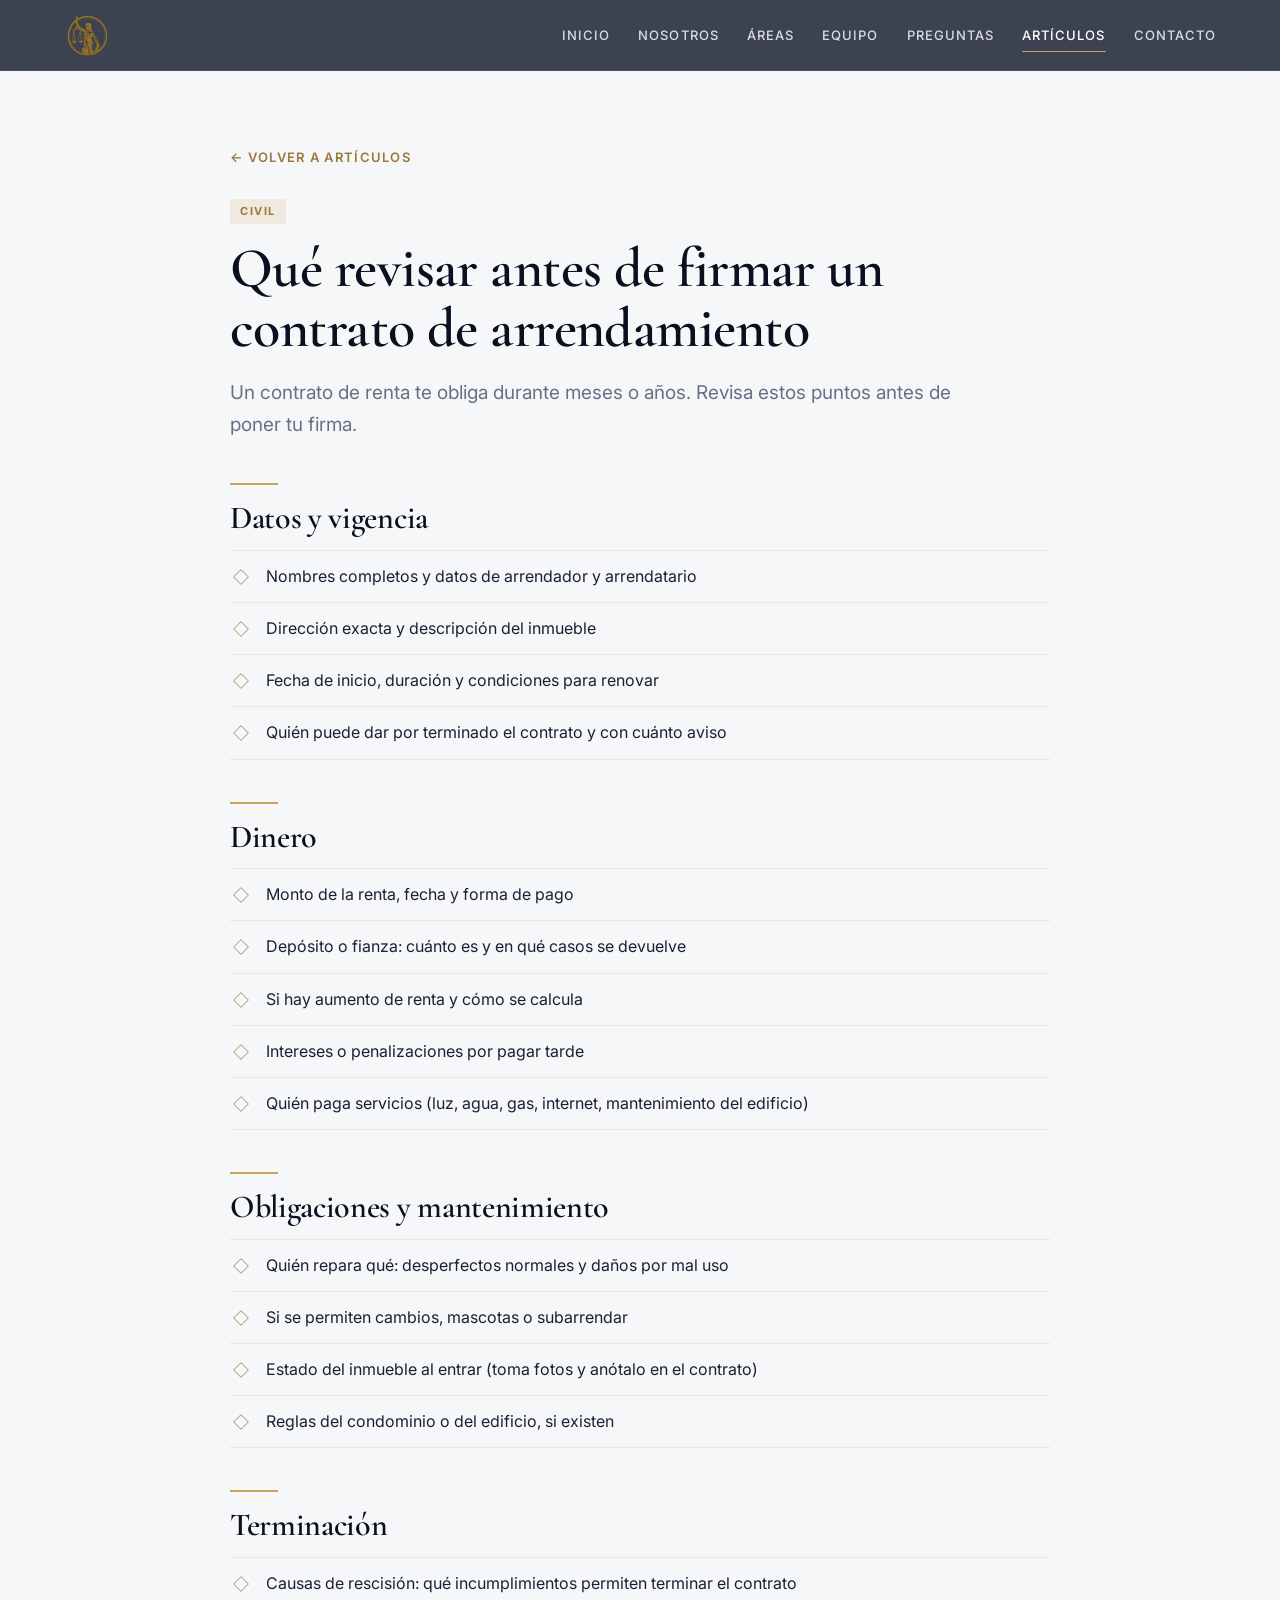
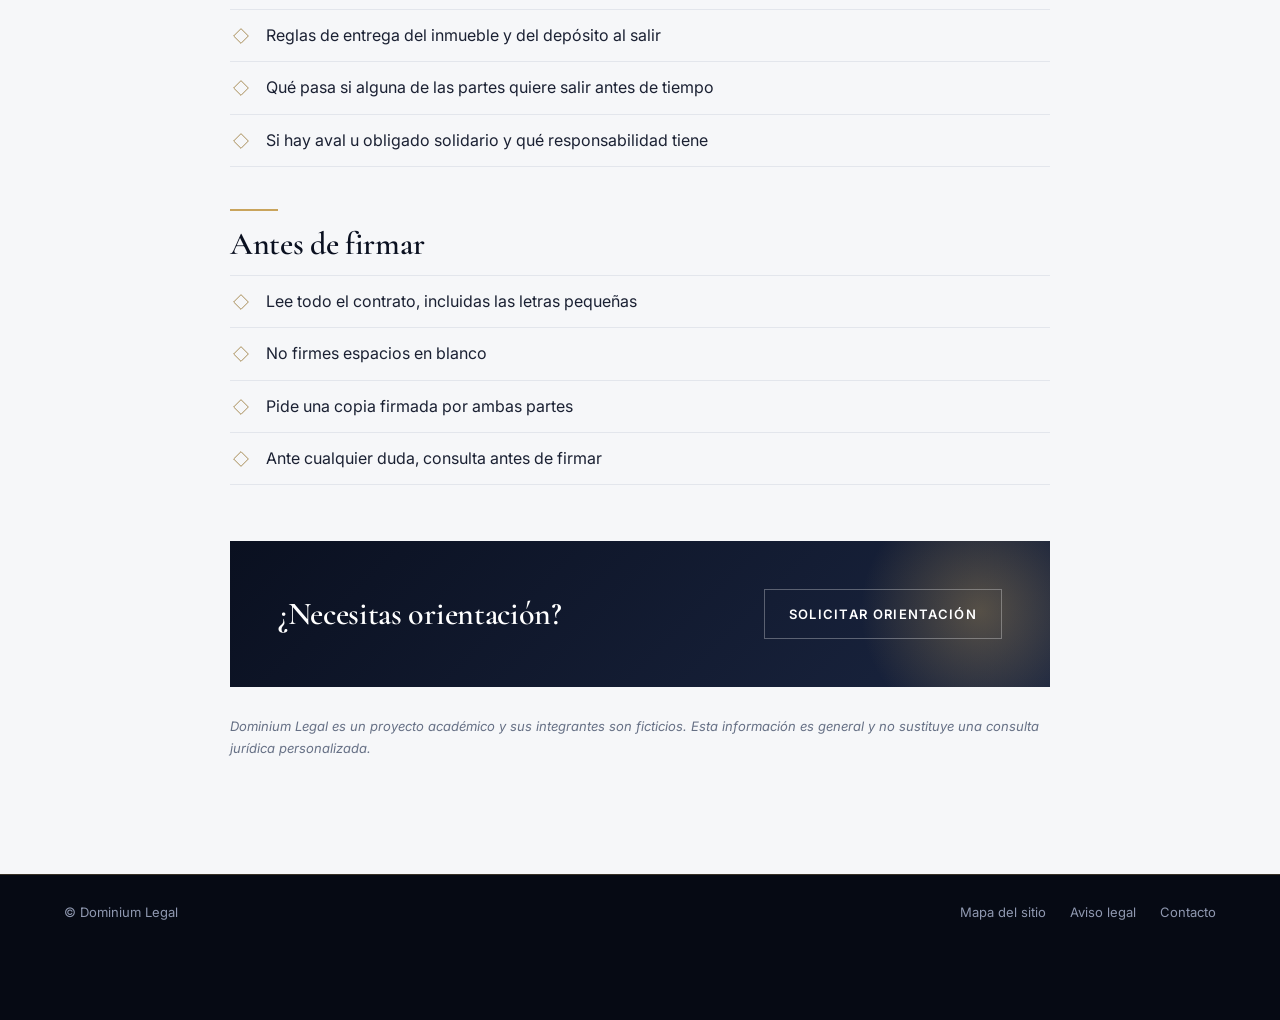
==== recursos/articulo-arrendamiento.html @ e3280d7f "Agregar páginas de artículos y guías Co-authored-by: Copilot <223556219+Copilot@users.noreply.github" ====
<!doctype html>
<html lang="es">
<head>
<meta charset="utf-8">
<meta name="viewport" content="width=device-width, initial-scale=1">
<meta name="theme-color" content="#0a1020">
<meta name="description" content="Un contrato de renta te obliga durante meses o años. Revisa estos puntos antes de poner tu firma.">
<title>Qué revisar antes de firmar un contrato de arrendamiento | Dominium Legal</title>
<link rel="preconnect" href="https://fonts.googleapis.com">
<link rel="preconnect" href="https://fonts.gstatic.com" crossorigin>
<link href="https://fonts.googleapis.com/css2?family=Cormorant+Garamond:ital,wght@0,500;0,600;1,500&family=Inter:wght@400;500;600;700&display=swap" rel="stylesheet">
<link rel="stylesheet" href="../site.css?v=20261118">
<link rel="stylesheet" href="articulo.css">
</head>
<body>
<header class="top">
  <a class="logo" href="../index.html" aria-label="Inicio">
    <img class="logo-image" src="../Logotipo.jpg" alt="Logo de Dominium Legal">
  </a>
  <nav class="menu" aria-label="Navegación principal">
    <a href="../index.html#inicio">Inicio</a><a href="../index.html#despacho">Nosotros</a><a href="../index.html#areas">Áreas</a><a href="../index.html#equipo">Equipo</a><a href="../index.html#preguntas">Preguntas</a><a href="../index.html#articulos" class="active">Artículos</a><a href="../index.html#contacto">Contacto</a>
  </nav>
</header>

<main>
  <section class="bloque art">
    <div class="art-wrap">
      <a class="volver" href="../index.html#articulos">&larr; Volver a artículos</a><br>
      <span class="tag">Civil</span>
      <h1>Qué revisar antes de firmar un contrato de arrendamiento</h1>
      <p class="lead">Un contrato de renta te obliga durante meses o años. Revisa estos puntos antes de poner tu firma.</p>
      <h2>Datos y vigencia</h2><ul class="check"><li>Nombres completos y datos de arrendador y arrendatario</li><li>Dirección exacta y descripción del inmueble</li><li>Fecha de inicio, duración y condiciones para renovar</li><li>Quién puede dar por terminado el contrato y con cuánto aviso</li></ul><h2>Dinero</h2><ul class="check"><li>Monto de la renta, fecha y forma de pago</li><li>Depósito o fianza: cuánto es y en qué casos se devuelve</li><li>Si hay aumento de renta y cómo se calcula</li><li>Intereses o penalizaciones por pagar tarde</li><li>Quién paga servicios (luz, agua, gas, internet, mantenimiento del edificio)</li></ul><h2>Obligaciones y mantenimiento</h2><ul class="check"><li>Quién repara qué: desperfectos normales y daños por mal uso</li><li>Si se permiten cambios, mascotas o subarrendar</li><li>Estado del inmueble al entrar (toma fotos y anótalo en el contrato)</li><li>Reglas del condominio o del edificio, si existen</li></ul><h2>Terminación</h2><ul class="check"><li>Causas de rescisión: qué incumplimientos permiten terminar el contrato</li><li>Reglas de entrega del inmueble y del depósito al salir</li><li>Qué pasa si alguna de las partes quiere salir antes de tiempo</li><li>Si hay aval u obligado solidario y qué responsabilidad tiene</li></ul><h2>Antes de firmar</h2><ul class="check"><li>Lee todo el contrato, incluidas las letras pequeñas</li><li>No firmes espacios en blanco</li><li>Pide una copia firmada por ambas partes</li><li>Ante cualquier duda, consulta antes de firmar</li></ul>
      <div class="recursos">
        <h2>¿Necesitas orientación?</h2>
        <a href="../index.html#contacto">Solicitar orientación</a>
      </div>
      <p class="aviso">Dominium Legal es un proyecto académico y sus integrantes son ficticios. Esta información es general y no sustituye una consulta jurídica personalizada.</p>
    </div>
  </section>
</main>

<footer class="pie">
  <span>&copy; Dominium Legal</span>
  <nav aria-label="Pie de página"><a href="../index.html#inicio">Mapa del sitio</a><a href="../index.html#aviso">Aviso legal</a><a href="../index.html#contacto">Contacto</a></nav>
</footer>
</body>
</html>
---- site.css ----
/* ===== Base ===== */
:root{
  --navy:#0a1020;--navy-2:#111a30;--navy-3:#1a2540;
  --ink:#1b2133;--gray:#667085;--line:#e3e6ec;
  --bg:#f6f7f9;--white:#fff;--sand:#efece6;
  --gold:#c9a45c;--gold-l:#e2c88a;--gold-d:#9a7a3a;
  --wrap:1180px;--ease:cubic-bezier(.22,.61,.36,1);
  --serif:"Cormorant Garamond",Georgia,"Times New Roman",serif;
  --sans:"Inter","Segoe UI",Arial,sans-serif;
}
*,*::before,*::after{box-sizing:border-box}
html{scroll-behavior:smooth;scroll-padding-top:84px}
body{margin:0;background:var(--bg);color:var(--ink);font:16px/1.7 var(--sans);-webkit-font-smoothing:antialiased}
main{width:auto;margin:0}
img{max-width:100%}
h1,h2,h3{font-family:var(--serif);font-weight:600;color:var(--navy);margin:0;letter-spacing:-.01em}
a{color:inherit}
::selection{background:var(--gold);color:var(--navy)}

/* ===== Header ===== */
.top{position:sticky;top:0;z-index:40;display:flex;align-items:center;justify-content:space-between;gap:24px;padding:12px max(5vw,calc((100vw - var(--wrap))/2));background:rgba(10,16,32,.78);backdrop-filter:blur(14px) saturate(1.4);-webkit-backdrop-filter:blur(14px) saturate(1.4);border-bottom:1px solid rgba(255,255,255,.08);transition:padding .3s var(--ease),background .3s}
.top.scrolled{padding-top:8px;padding-bottom:8px;background:rgba(10,16,32,.94)}
.logo{display:flex;align-items:center;text-decoration:none}
.logo-image{display:block;height:46px;width:auto;max-width:200px;object-fit:contain;transition:height .3s var(--ease)}
.top.scrolled .logo-image{height:38px}
.menu{display:flex;align-items:center;gap:clamp(14px,2.2vw,32px)}
.menu a{position:relative;font-size:13px;font-weight:500;letter-spacing:.08em;text-transform:uppercase;text-decoration:none;color:#d7dbe6;transition:color .25s}
.menu a::after{content:"";position:absolute;left:0;bottom:-6px;width:100%;height:1px;background:var(--gold);transform:scaleX(0);transform-origin:left;transition:transform .35s var(--ease)}
.menu a:hover,.menu a.active{color:#fff}
.menu a:hover::after,.menu a.active::after{transform:scaleX(1)}
.menu-chat{min-height:40px;padding:0 20px;border:1px solid var(--gold);background:transparent;color:var(--gold-l);font:600 12px/1 var(--sans);letter-spacing:.1em;text-transform:uppercase;cursor:pointer;transition:background .25s,color .25s}
.menu-chat:hover{background:var(--gold);color:var(--navy)}

/* ===== Hero ===== */
.hero{position:relative;overflow:hidden;display:grid;grid-template-columns:1.2fr .8fr;align-items:center;gap:clamp(24px,5vw,72px);min-height:calc(100vh - 70px);min-height:calc(100svh - 70px);padding:clamp(56px,8vw,110px) max(5vw,calc((100vw - var(--wrap))/2));background:
  radial-gradient(900px 500px at 85% 20%,rgba(201,164,92,.18),transparent 60%),
  radial-gradient(700px 500px at 0% 100%,rgba(60,90,160,.25),transparent 60%),
  linear-gradient(160deg,var(--navy) 0%,var(--navy-2) 100%);color:#fff;isolation:isolate}
.hero::before{content:"";position:absolute;inset:0;z-index:-1;background-image:linear-gradient(rgba(255,255,255,.04) 1px,transparent 1px),linear-gradient(90deg,rgba(255,255,255,.04) 1px,transparent 1px);background-size:64px 64px;-webkit-mask-image:radial-gradient(ellipse at 60% 40%,#000 20%,transparent 75%);mask-image:radial-gradient(ellipse at 60% 40%,#000 20%,transparent 75%)}
.hero-main{display:flex;flex-direction:column;align-items:flex-start}
.welcome{display:inline-flex;align-items:center;gap:12px;margin:0 0 26px;color:var(--gold-l);font-size:12px;font-weight:600;letter-spacing:.2em;text-transform:uppercase}
.welcome::before{content:"";width:40px;height:1px;background:var(--gold)}
.hero h1{color:#fff;font-size:clamp(44px,7vw,92px);line-height:1;font-weight:500;letter-spacing:-.025em}
.hero h1 span{display:block;opacity:0;transform:translateY(24px);animation:up .9s var(--ease) forwards}
.hero h1 span+span{animation-delay:.18s;color:var(--gold-l);font-style:italic}
.lema{margin:28px 0 0;max-width:460px;color:#b9c0d2;font-size:18px;opacity:0;animation:up .9s .4s var(--ease) forwards}
.actions{display:flex;flex-wrap:wrap;gap:14px;margin-top:40px;opacity:0;animation:up .9s .55s var(--ease) forwards}
.btn{min-height:52px;padding:0 28px;display:inline-flex;align-items:center;justify-content:center;font:600 13px/1 var(--sans);letter-spacing:.1em;text-transform:uppercase;text-decoration:none;cursor:pointer;border:1px solid transparent;transition:background .25s,color .25s,border-color .25s,transform .25s var(--ease),box-shadow .25s}
.btn:hover{transform:translateY(-2px)}
.btn-gold{background:linear-gradient(135deg,var(--gold-l),var(--gold));color:var(--navy);box-shadow:0 10px 30px rgba(201,164,92,.28)}
.btn-gold:hover{box-shadow:0 14px 36px rgba(201,164,92,.42)}
.btn-ghost{background:transparent;color:#fff;border-color:rgba(255,255,255,.3)}
.btn-ghost:hover{border-color:var(--gold);color:var(--gold-l)}
.hero-art{position:relative;aspect-ratio:4/5;max-height:520px;width:100%;justify-self:center;display:grid;place-items:center;align-content:center;gap:18px;padding:32px;text-align:center;color:#8f98b0;font-size:12px;letter-spacing:.08em;text-transform:uppercase;background:linear-gradient(160deg,rgba(255,255,255,.08),rgba(255,255,255,.02));border:1px solid rgba(255,255,255,.12);border-radius:4px;backdrop-filter:blur(4px)}
.hero-art::before{content:"";position:absolute;inset:14px;border:1px solid rgba(201,164,92,.35);pointer-events:none}
.hero-art::after{content:"";position:absolute;left:-1px;top:24px;width:3px;height:64px;background:var(--gold)}
.hero-art svg{width:min(200px,62%);stroke:var(--gold);stroke-width:2;stroke-linecap:round;stroke-linejoin:round;filter:drop-shadow(0 0 18px rgba(201,164,92,.35))}
.hero-art path{stroke-dasharray:1;stroke-dashoffset:1;animation:draw 2.4s .3s var(--ease) forwards}

/* ===== Secciones ===== */
.bloque{padding:clamp(64px,9vw,120px) max(5vw,calc((100vw - var(--wrap))/2))}
.bloque h2{position:relative;font-size:clamp(32px,4.4vw,52px);line-height:1.08;margin-bottom:40px;padding-top:22px}
.bloque h2::before{content:"";position:absolute;top:0;left:0;width:48px;height:2px;background:var(--gold)}
.beige{background:var(--sand)}
.oscuro{background:linear-gradient(160deg,var(--navy),var(--navy-2));color:#c4cadb}
.oscuro h2{color:#fff}
.intro{max-width:580px;margin:-16px 0 44px;color:var(--gray);font-size:17px}

/* Presentación */
.presenta{display:grid;grid-template-columns:.8fr 1.2fr;gap:clamp(24px,5vw,72px);align-items:start}
.presenta h2{margin:0}
.presenta p{margin:0 0 16px;max-width:62ch;font-size:18px;color:#3d4458}
.presenta p:first-child::first-line{color:var(--navy);font-weight:500}
.despacho-galeria{display:grid;grid-template-columns:repeat(2,minmax(0,1fr));gap:24px;margin-top:48px}
.despacho-galeria figure{margin:0;aspect-ratio:16/10;overflow:hidden;border:1px solid var(--line);background:var(--navy)}
.despacho-galeria img{display:block;width:100%;height:100%;object-fit:cover;transition:transform .8s var(--ease),filter .5s}
.despacho-galeria figure:hover img{transform:scale(1.035);filter:brightness(.92)}

/* Misión, visión y valores */
.principios{display:grid;grid-template-columns:repeat(3,1fr);gap:24px}
.principio{position:relative;min-height:300px;background:var(--white);border:1px solid var(--line);border-top:4px solid var(--gold);padding:42px 34px 38px;text-align:center;box-shadow:0 14px 38px rgba(10,16,32,.06);transition:transform .4s var(--ease),box-shadow .4s var(--ease),border-color .4s}
.principio::before{content:"";position:absolute;left:50%;bottom:0;width:64px;height:3px;background:var(--gold);transform:translateX(-50%);transition:width .4s var(--ease)}
.principio:hover{transform:translateY(-8px);box-shadow:0 24px 52px rgba(10,16,32,.12);border-color:rgba(201,164,92,.5)}
.principio:hover::before{width:112px}
.principio h3{color:var(--navy);font-size:34px;margin:18px 0 14px}
.principio p{margin:0;color:var(--gray);font-size:16px}
.principio-icono{display:grid;place-items:center;width:72px;height:72px;margin:0 auto;border:1px solid rgba(201,164,92,.5);border-radius:50%;background:rgba(201,164,92,.1)}
.principio-icono svg{width:40px;height:40px;fill:none;stroke:var(--gold-d);stroke-width:1.8;stroke-linecap:round;stroke-linejoin:round}
.principio ul{margin:18px 0 0;padding:0;list-style:none;display:grid;grid-template-columns:1fr 1fr;gap:10px 14px;text-align:left}
.principio li{position:relative;padding:8px 8px 8px 19px;border-bottom:1px solid var(--line);color:var(--ink);font-size:14px}
.principio li::before{content:"";position:absolute;left:2px;top:50%;width:7px;height:7px;border:1px solid var(--gold-d);transform:translateY(-50%) rotate(45deg)}

/* Áreas */
.areas{display:grid;grid-template-columns:repeat(3,1fr);gap:24px;counter-reset:area}
.area{position:relative;counter-increment:area;background:var(--white);border:1px solid var(--line);padding:36px 30px 30px;overflow:hidden;transition:transform .4s var(--ease),box-shadow .4s var(--ease),border-color .4s}
.area::before{content:counter(area,decimal-leading-zero);position:absolute;top:12px;right:22px;font:600 64px/1 var(--serif);color:rgba(201,164,92,.22)}
.area::after{content:"";position:absolute;left:0;top:0;height:3px;width:100%;background:linear-gradient(90deg,var(--gold),var(--gold-l));transform:scaleX(.22);transform-origin:left;transition:transform .5s var(--ease)}
.area:hover{transform:translateY(-6px);box-shadow:0 24px 50px rgba(10,16,32,.12);border-color:transparent}
.area:hover::after{transform:scaleX(1)}
.area h3{font-size:28px;max-width:80%}
.area p{margin:10px 0 22px;color:var(--gray);font-size:15px}
.area ul{margin:0;padding:0;list-style:none}
.area li{position:relative;padding:11px 0 11px 22px;border-top:1px solid var(--line);font-size:15px;transition:padding .3s var(--ease),color .3s}
.area li::before{content:"";position:absolute;left:0;top:50%;width:7px;height:7px;border:1.5px solid var(--gold);transform:translateY(-50%) rotate(45deg);transition:background .3s}
.area li:hover{padding-left:28px;color:var(--navy)}
.area li:hover::before{background:var(--gold)}

/* Equipo */
.equipo{display:grid;grid-template-columns:repeat(4,1fr);gap:32px}
.persona{background:var(--white);border:1px solid var(--line);padding:14px 14px 26px;transition:transform .4s var(--ease),box-shadow .4s var(--ease)}
.persona:hover{transform:translateY(-6px);box-shadow:0 24px 50px rgba(10,16,32,.12)}
.foto{aspect-ratio:4/5;background:linear-gradient(160deg,var(--navy-3),var(--navy));display:grid;place-items:end center;overflow:hidden;position:relative}
.foto::after{content:"";position:absolute;inset:0;background:linear-gradient(180deg,transparent 60%,rgba(201,164,92,.18))}
.foto svg{width:74%;fill:rgba(255,255,255,.14);stroke:none}
.foto img{width:100%;height:100%;object-fit:cover;filter:grayscale(.25);transition:filter .5s,transform .8s var(--ease)}
.persona:hover .foto img{filter:none;transform:scale(1.04)}
.persona h3{margin:22px 12px 0;font-size:26px}
.cargo{margin:2px 12px 14px;color:var(--gold-d);font-size:12px;font-weight:600;letter-spacing:.14em;text-transform:uppercase}
.persona dl{margin:0 12px;display:grid;grid-template-columns:auto 1fr;gap:6px 16px;font-size:14px;border-top:1px solid var(--line);padding-top:14px}
.persona dt{color:var(--gray)}
.persona dd{margin:0;color:var(--ink)}

/* FAQ */
.faq{max-width:860px;display:grid;gap:12px}
.faq details{background:var(--white);border:1px solid var(--line);transition:border-color .3s,box-shadow .3s}
.faq details[open]{border-color:var(--gold);box-shadow:0 14px 34px rgba(10,16,32,.08)}
.faq summary{list-style:none;cursor:pointer;display:flex;justify-content:space-between;align-items:center;gap:20px;padding:22px 26px;font:600 22px/1.3 var(--serif);color:var(--navy)}
.faq summary::-webkit-details-marker{display:none}
.faq summary::after{content:"+";flex:none;width:32px;height:32px;display:grid;place-items:center;border:1px solid var(--gold);border-radius:50%;color:var(--gold-d);font:300 22px/1 var(--sans);transition:transform .3s var(--ease),background .3s,color .3s}
.faq details[open] summary::after{transform:rotate(45deg);background:var(--gold);color:var(--navy)}
.faq details p{margin:0;padding:0 70px 24px 26px;color:var(--gray);animation:fade .45s var(--ease)}
.faq summary:focus-visible{outline:2px solid var(--gold);outline-offset:-2px}

/* Artículos */
.cabecera{display:flex;justify-content:space-between;align-items:end;gap:24px;flex-wrap:wrap;margin-bottom:12px}
.cabecera h2{margin-bottom:28px}
.cabecera p{margin:0 0 32px;color:var(--gray)}
.posts{display:grid;gap:16px}
.post{display:grid;grid-template-columns:180px 1fr;gap:28px;align-items:center;padding:18px;background:var(--white);border:1px solid var(--line);transition:transform .35s var(--ease),box-shadow .35s var(--ease),border-color .35s}
.post:hover{transform:translateX(6px);box-shadow:0 18px 40px rgba(10,16,32,.1);border-color:var(--gold)}
.mini{aspect-ratio:4/3;overflow:hidden;position:relative;background:linear-gradient(135deg,var(--navy-3),var(--navy))}
.mini::after{content:"";position:absolute;inset:0;background:radial-gradient(circle at 80% 20%,rgba(201,164,92,.4),transparent 55%);transition:transform .6s var(--ease)}
.post:hover .mini::after{transform:scale(1.3)}
.tag{display:inline-block;padding:3px 10px;background:rgba(201,164,92,.16);color:var(--gold-d);font-size:11px;font-weight:700;letter-spacing:.14em;text-transform:uppercase}
.post h3{font-size:26px;line-height:1.2;margin:10px 0 8px}
.post h3 a{text-decoration:none;transition:color .25s}
.post h3 a:hover{color:var(--gold-d)}
.post p{margin:0;color:var(--gray);font-size:15px}
.post p a{color:var(--gold-d);font-weight:600;text-decoration:none;white-space:nowrap}
.post p a:hover{text-decoration:underline}

/* Recursos */
#recursos{padding-top:0}
.recursos{position:relative;display:flex;flex-wrap:wrap;align-items:center;gap:16px 12px;padding:clamp(28px,4vw,48px);background:linear-gradient(135deg,var(--navy),var(--navy-3));color:#fff;overflow:hidden}
.recursos::before{content:"";position:absolute;right:-60px;top:-60px;width:260px;height:260px;border-radius:50%;background:radial-gradient(circle,rgba(201,164,92,.35),transparent 65%)}
.recursos h2{position:relative;margin:0 auto 0 0;padding:0;font-size:clamp(28px,3.4vw,40px);color:#fff}
.recursos h2::before{display:none}
.recursos a{position:relative;padding:13px 24px;border:1px solid rgba(255,255,255,.3);color:#fff;text-decoration:none;font-size:13px;font-weight:600;letter-spacing:.1em;text-transform:uppercase;transition:background .25s,color .25s,border-color .25s,transform .25s var(--ease)}
.recursos a:hover{background:var(--gold);border-color:var(--gold);color:var(--navy);transform:translateY(-2px)}

/* Contacto */
.contact-grid{display:grid;grid-template-columns:.9fr 1.1fr;gap:clamp(24px,4vw,56px);align-items:start}
.contacto{margin:0;display:grid;gap:26px}
.contacto div{border-top:1px solid rgba(201,164,92,.5);padding-top:16px}
.contacto dt{color:var(--gold-l);font-size:12px;font-weight:600;letter-spacing:.16em;text-transform:uppercase}
.contacto dd{margin:6px 0 0;font:500 22px/1.3 var(--serif);color:#fff}
.contact-form{display:grid;gap:18px;background:rgba(255,255,255,.05);border:1px solid rgba(255,255,255,.12);padding:clamp(22px,3vw,36px);backdrop-filter:blur(6px)}
.contact-row{display:grid;grid-template-columns:repeat(2,minmax(0,1fr));gap:16px}
.contact-form label{display:grid;gap:8px;color:#e8ebf3;font-size:13px}
.contact-form span{font-weight:600;letter-spacing:.06em;text-transform:uppercase;font-size:11px;color:var(--gold-l)}
.contact-form input,.contact-form select,.contact-form textarea{width:100%;border:1px solid rgba(255,255,255,.16);background:rgba(10,16,32,.5);color:#fff;border-radius:0;padding:13px 14px;font:inherit;font-size:15px;resize:vertical;transition:border-color .25s,background .25s}
.contact-form select option{color:#111}
.contact-form input::placeholder,.contact-form textarea::placeholder{color:#7f89a3}
.contact-form input:focus,.contact-form select:focus,.contact-form textarea:focus{outline:none;border-color:var(--gold);background:rgba(10,16,32,.8);box-shadow:0 0 0 3px rgba(201,164,92,.2)}
.contact-submit{justify-self:start;min-width:200px;border:0}

/* Pie */
.pie{display:flex;justify-content:space-between;gap:16px;flex-wrap:wrap;padding:26px max(5vw,calc((100vw - var(--wrap))/2)) 96px;background:#060a14;color:#8f98b0;font-size:13px;border-top:1px solid rgba(201,164,92,.25)}
.pie nav{display:flex;gap:24px;flex-wrap:wrap}
.pie a{text-decoration:none;transition:color .25s}
.pie a:hover{color:var(--gold-l)}

/* ===== Chat ===== */
.legal-launch{position:fixed;right:24px;bottom:24px;z-index:50;display:inline-flex;align-items:center;justify-content:center;gap:10px;height:54px;padding:0 24px;border:1px solid var(--gold);border-radius:999px;background:var(--navy);color:var(--gold-l);box-shadow:0 18px 40px rgba(10,16,32,.35);cursor:pointer;font:600 13px/1 var(--sans);letter-spacing:.06em;transition:background .25s,color .25s,transform .25s var(--ease)}
.legal-launch::before{content:"";width:8px;height:8px;border-radius:50%;background:var(--gold);box-shadow:0 0 0 0 rgba(201,164,92,.6);animation:pulse 2.2s infinite}
.legal-launch:hover{background:var(--gold);color:var(--navy);transform:translateY(-2px)}
.legal-chat{position:fixed;right:24px;bottom:90px;z-index:45;width:min(390px,calc(100vw - 24px));max-height:72vh;background:#fff;border:1px solid var(--line);border-radius:14px;box-shadow:0 30px 70px rgba(10,16,32,.3);overflow:hidden;display:flex;flex-direction:column;animation:pop .35s var(--ease)}
.legal-chat[hidden]{display:none}
.legal-chat header{display:flex;align-items:center;justify-content:space-between;gap:12px;padding:16px 20px;background:linear-gradient(135deg,var(--navy),var(--navy-3));color:#fff;border-bottom:2px solid var(--gold)}
.legal-chat header strong{font:600 20px/1 var(--serif)}
.legal-close{width:32px;height:32px;border-radius:50%;border:1px solid rgba(255,255,255,.3);background:transparent;color:#fff;font-size:20px;line-height:1;cursor:pointer;transition:background .2s,color .2s}
.legal-close:hover{background:var(--gold);color:var(--navy);border-color:var(--gold)}
.legal-notice{margin:0;padding:12px 18px;font-size:12px;line-height:1.5;color:var(--gray);background:#f6f4ef;border-bottom:1px solid var(--line)}
.legal-log{display:flex;flex-direction:column;gap:10px;padding:16px;min-height:120px;overflow:auto;background:#fbfbfc}
.legal-message{display:grid;gap:4px;padding:10px 14px;border-radius:12px;max-width:86%;line-height:1.45}
.legal-message strong{font-size:11px;letter-spacing:.08em;text-transform:uppercase;color:var(--gold-d)}
.legal-message p{margin:0;font-size:14px;color:var(--ink)}
.legal-message.bot{background:#eef0f4;border-bottom-left-radius:3px;align-self:flex-start}
.legal-message.user{background:var(--navy);align-self:flex-end;border-bottom-right-radius:3px}
.legal-message.user strong{color:var(--gold-l)}
.legal-message.user p{color:#fff}
.legal-options{display:flex;flex-wrap:wrap;gap:8px;padding:12px 16px 0}
.legal-options button{padding:7px 12px;border:1px solid var(--line);border-radius:999px;background:#fff;color:var(--ink);cursor:pointer;font:inherit;font-size:12px;transition:border-color .2s,background .2s,color .2s}
.legal-options button:hover{border-color:var(--gold);background:var(--gold);color:var(--navy)}
.legal-form{display:flex;gap:8px;padding:14px 16px 12px}
.legal-form input{flex:1;min-width:0;min-height:44px;padding:0 14px;border:1px solid var(--line);border-radius:8px;font:inherit;font-size:14px}
.legal-form input:focus{outline:none;border-color:var(--gold);box-shadow:0 0 0 3px rgba(201,164,92,.2)}
.legal-form button{min-height:44px;padding:0 18px;border:none;border-radius:8px;background:var(--navy);color:var(--gold-l);font:600 13px var(--sans);cursor:pointer;transition:background .2s,color .2s}
.legal-form button:hover{background:var(--gold);color:var(--navy)}
.legal-contact{display:block;margin:0 16px 12px;padding:11px 12px;border-radius:8px;background:#128c4a;color:#fff;text-align:center;text-decoration:none;font-size:14px;font-weight:600;transition:background .2s}
.legal-contact:hover{background:#0e7a3f}
#legal-footer{padding:0 16px 16px;font-size:12px;color:var(--gray)}

/* ===== Animaciones ===== */
.js .reveal{opacity:0;transform:translateY(22px);transition:opacity .8s var(--ease),transform .8s var(--ease)}
.js .reveal.in{opacity:1;transform:none}
.js .areas .reveal:nth-child(2),.js .equipo .reveal:nth-child(2){transition-delay:.12s}
.js .areas .reveal:nth-child(3),.js .equipo .reveal:nth-child(3){transition-delay:.24s}
@keyframes up{to{opacity:1;transform:none}}
@keyframes draw{to{stroke-dashoffset:0}}
@keyframes fade{from{opacity:0;transform:translateY(-6px)}}
@keyframes pop{from{opacity:0;transform:translateY(14px) scale(.98)}}
@keyframes pulse{70%{box-shadow:0 0 0 10px rgba(201,164,92,0)}100%{box-shadow:0 0 0 0 rgba(201,164,92,0)}}

/* ===== Responsive ===== */
@media (max-width:980px){
  .areas,.principios{grid-template-columns:1fr 1fr}
}
@media (max-width:1100px){
  .equipo{grid-template-columns:1fr 1fr}
}
@media (max-width:860px){
  .menu a{display:none}
  .hero{grid-template-columns:1fr;min-height:auto}
  .hero-art{aspect-ratio:16/10;max-height:280px}
  .presenta,.contact-grid,.contact-row{grid-template-columns:1fr}
  .post{grid-template-columns:110px 1fr;gap:16px;padding:14px}
  .post h3{font-size:21px}
}
@media (max-width:620px){
  .areas,.equipo,.principios,.despacho-galeria{grid-template-columns:1fr}
  .logo-image{height:38px}
  .faq summary{font-size:19px;padding:18px}
  .faq details p{padding:0 18px 20px}
  .legal-launch{right:14px;bottom:14px}
  .legal-chat{right:12px;bottom:80px}
}
@media (prefers-reduced-motion:reduce){
  html{scroll-behavior:auto}
  .hero h1 span,.lema,.actions{opacity:1;transform:none;animation:none}
  .hero-art path{animation:none;stroke-dashoffset:0}
  .legal-launch::before{animation:none}
  .js .reveal{opacity:1;transform:none;transition:none}
  .area,.persona,.post,.btn,.faq details p,.legal-chat{transition:none;animation:none}
}
---- recursos/articulo.css ----
/* Estilos extra para las páginas de artículos (usa site.css como base) */
.art{padding-top:clamp(40px,6vw,72px)}
.art-wrap{max-width:820px;margin:0 auto}
.volver{display:inline-block;margin-bottom:28px;color:var(--gold-d);font-size:13px;font-weight:600;letter-spacing:.1em;text-transform:uppercase;text-decoration:none}
.volver:hover{text-decoration:underline}
.art h1{font-size:clamp(34px,5vw,56px);line-height:1.08;margin:14px 0 18px}
.art .lead{margin:0 0 36px;color:var(--gray);font-size:19px;max-width:62ch}
.art h2{font-size:clamp(24px,3vw,32px);margin:42px 0 14px;padding-top:18px}
.art ul.check{margin:0;padding:0;list-style:none}
.art ul.check li{position:relative;padding:12px 0 12px 36px;border-top:1px solid var(--line);color:var(--ink)}
.art ul.check li:last-child{border-bottom:1px solid var(--line)}
.art ul.check li::before{content:"";position:absolute;left:4px;top:19px;width:14px;height:14px;border:1.5px solid var(--gold-d);transform:rotate(45deg) scale(.8)}
.art .recursos{margin-top:56px}
.art .recursos h2{margin:0 auto 0 0;padding:0;font-size:clamp(24px,3vw,32px)}
.art .aviso{margin:28px 0 0;color:var(--gray);font-size:13px;font-style:italic}
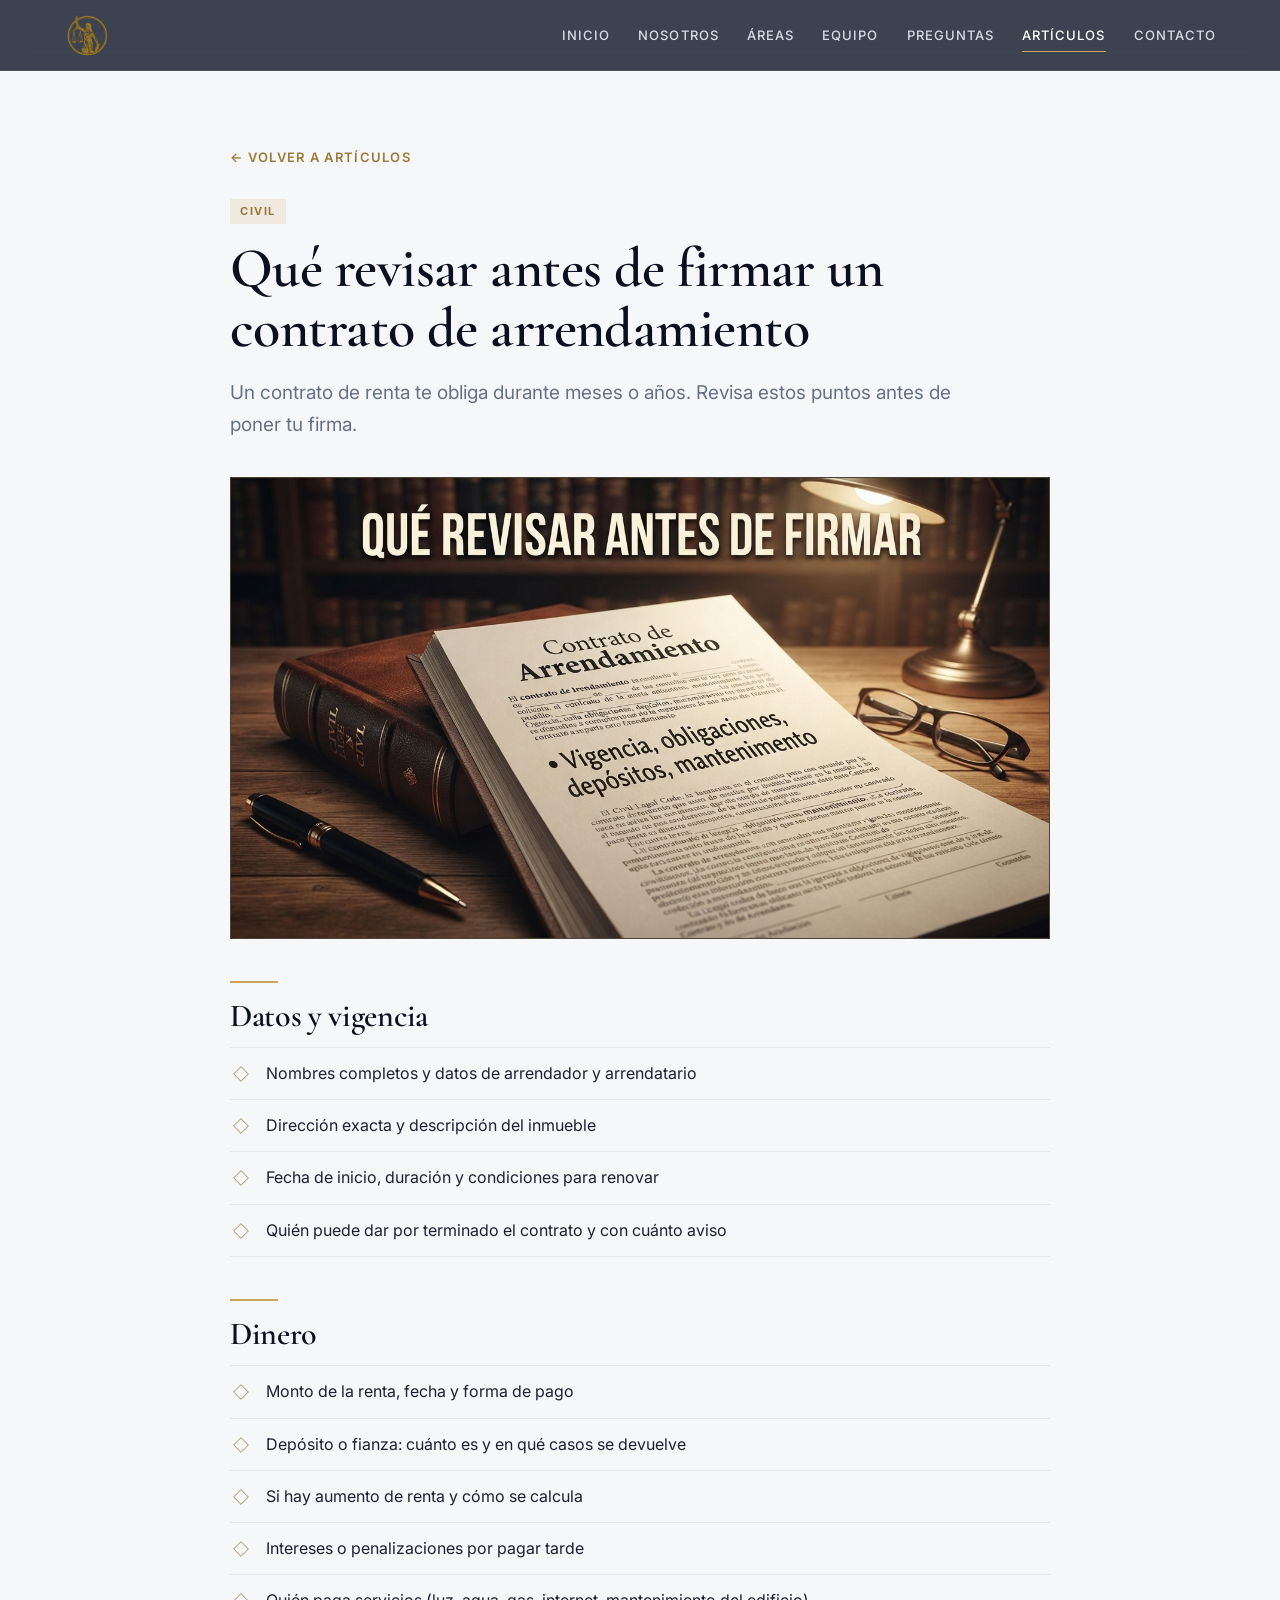
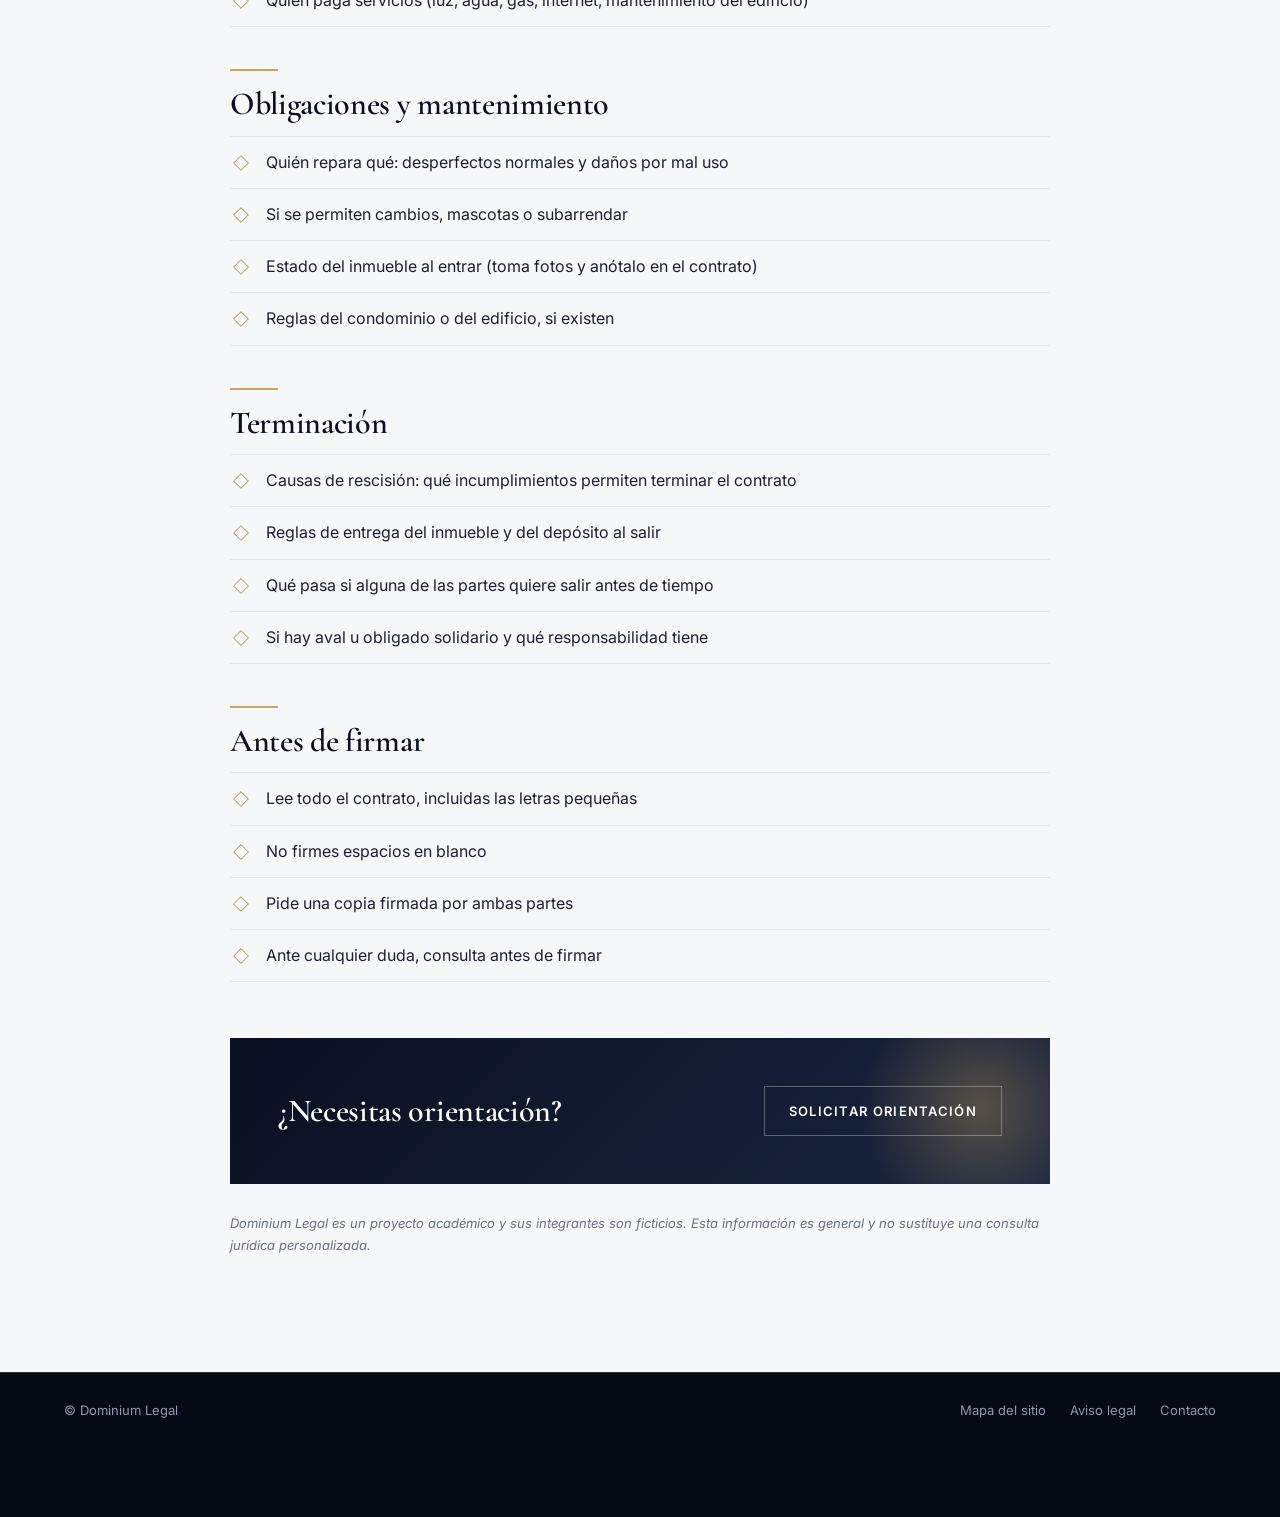
==== commit 2f40810f: "Agregar imágenes propias a los artículos Co-authored-by: Copilot <223556219+Copilot@users.noreply.gi" ====
--- a/recursos/articulo-arrendamiento.html
+++ b/recursos/articulo-arrendamiento.html
@@ -29,6 +29,7 @@
       <span class="tag">Civil</span>
       <h1>Qué revisar antes de firmar un contrato de arrendamiento</h1>
       <p class="lead">Un contrato de renta te obliga durante meses o años. Revisa estos puntos antes de poner tu firma.</p>
+      <figure class="art-cover"><img src="imagenes/antes-de-firmar.jpeg" alt="Contrato de arrendamiento y artículos de escritorio"></figure>
       <h2>Datos y vigencia</h2><ul class="check"><li>Nombres completos y datos de arrendador y arrendatario</li><li>Dirección exacta y descripción del inmueble</li><li>Fecha de inicio, duración y condiciones para renovar</li><li>Quién puede dar por terminado el contrato y con cuánto aviso</li></ul><h2>Dinero</h2><ul class="check"><li>Monto de la renta, fecha y forma de pago</li><li>Depósito o fianza: cuánto es y en qué casos se devuelve</li><li>Si hay aumento de renta y cómo se calcula</li><li>Intereses o penalizaciones por pagar tarde</li><li>Quién paga servicios (luz, agua, gas, internet, mantenimiento del edificio)</li></ul><h2>Obligaciones y mantenimiento</h2><ul class="check"><li>Quién repara qué: desperfectos normales y daños por mal uso</li><li>Si se permiten cambios, mascotas o subarrendar</li><li>Estado del inmueble al entrar (toma fotos y anótalo en el contrato)</li><li>Reglas del condominio o del edificio, si existen</li></ul><h2>Terminación</h2><ul class="check"><li>Causas de rescisión: qué incumplimientos permiten terminar el contrato</li><li>Reglas de entrega del inmueble y del depósito al salir</li><li>Qué pasa si alguna de las partes quiere salir antes de tiempo</li><li>Si hay aval u obligado solidario y qué responsabilidad tiene</li></ul><h2>Antes de firmar</h2><ul class="check"><li>Lee todo el contrato, incluidas las letras pequeñas</li><li>No firmes espacios en blanco</li><li>Pide una copia firmada por ambas partes</li><li>Ante cualquier duda, consulta antes de firmar</li></ul>
       <div class="recursos">
         <h2>¿Necesitas orientación?</h2>
--- a/site.css
+++ b/site.css
@@ -139,8 +139,9 @@
 .post{display:grid;grid-template-columns:180px 1fr;gap:28px;align-items:center;padding:18px;background:var(--white);border:1px solid var(--line);transition:transform .35s var(--ease),box-shadow .35s var(--ease),border-color .35s}
 .post:hover{transform:translateX(6px);box-shadow:0 18px 40px rgba(10,16,32,.1);border-color:var(--gold)}
 .mini{aspect-ratio:4/3;overflow:hidden;position:relative;background:linear-gradient(135deg,var(--navy-3),var(--navy))}
+.mini img{display:block;width:100%;height:100%;object-fit:cover;transition:transform .7s var(--ease)}
 .mini::after{content:"";position:absolute;inset:0;background:radial-gradient(circle at 80% 20%,rgba(201,164,92,.4),transparent 55%);transition:transform .6s var(--ease)}
-.post:hover .mini::after{transform:scale(1.3)}
+.post:hover .mini img,.post:hover .mini::after{transform:scale(1.08)}
 .tag{display:inline-block;padding:3px 10px;background:rgba(201,164,92,.16);color:var(--gold-d);font-size:11px;font-weight:700;letter-spacing:.14em;text-transform:uppercase}
 .post h3{font-size:26px;line-height:1.2;margin:10px 0 8px}
 .post h3 a{text-decoration:none;transition:color .25s}
--- a/recursos/articulo.css
+++ b/recursos/articulo.css
@@ -5,6 +5,8 @@
 .volver:hover{text-decoration:underline}
 .art h1{font-size:clamp(34px,5vw,56px);line-height:1.08;margin:14px 0 18px}
 .art .lead{margin:0 0 36px;color:var(--gray);font-size:19px;max-width:62ch}
+.art-cover{margin:0 0 40px;aspect-ratio:16/9;overflow:hidden;border:1px solid rgba(201,164,92,.35);background:var(--navy)}
+.art-cover img{display:block;width:100%;height:100%;object-fit:cover}
 .art h2{font-size:clamp(24px,3vw,32px);margin:42px 0 14px;padding-top:18px}
 .art ul.check{margin:0;padding:0;list-style:none}
 .art ul.check li{position:relative;padding:12px 0 12px 36px;border-top:1px solid var(--line);color:var(--ink)}
